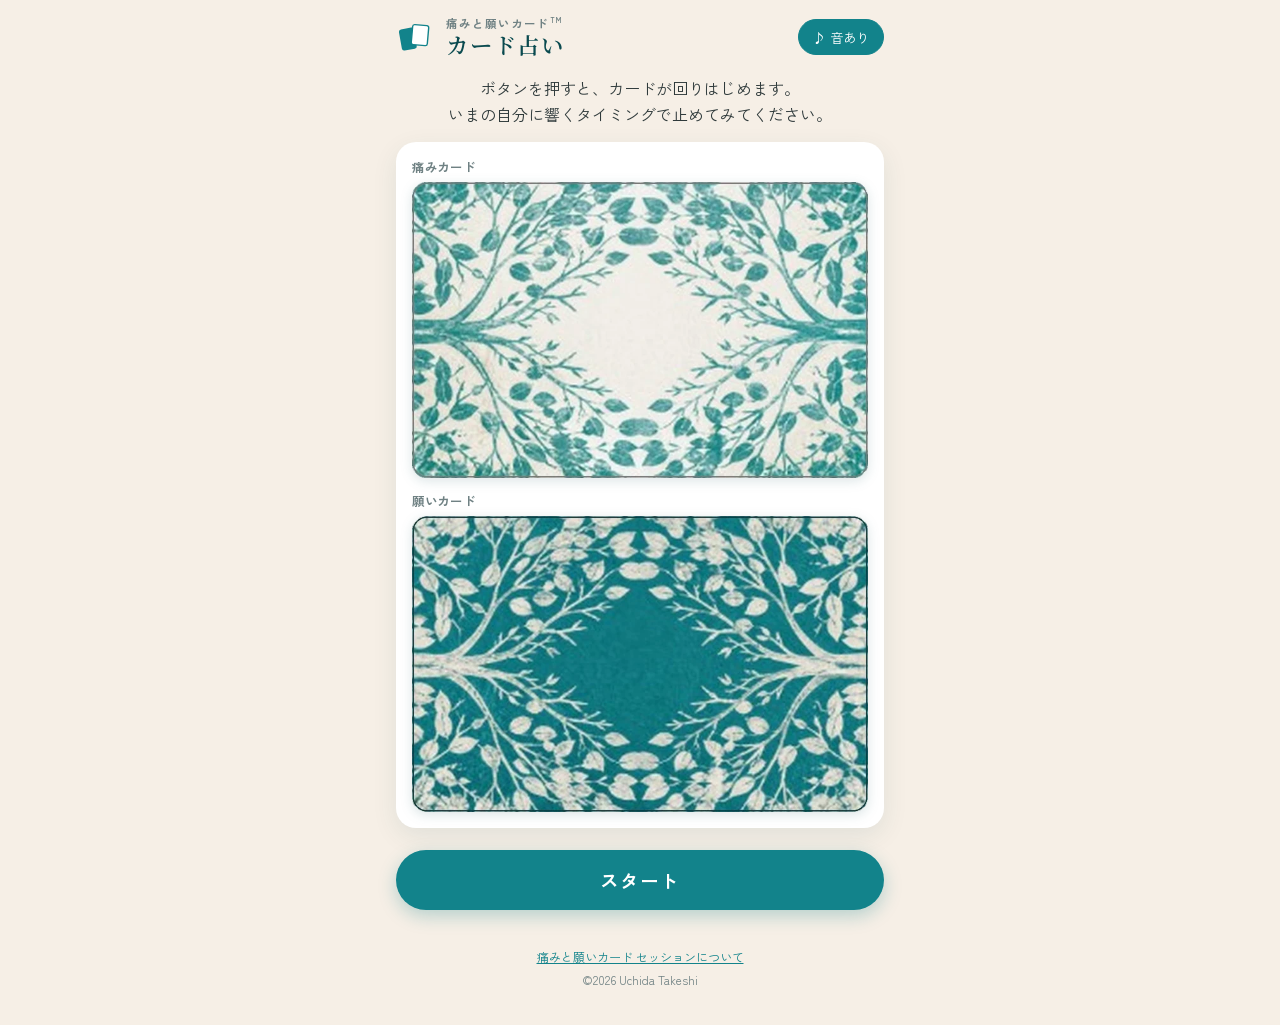
==== fortune/index.html @ 185aaf43 "Add カード占い web app (slot-style pain/wish card fortune) Port of the Android app's card fortune game: f" ====
<!DOCTYPE html>
<html lang="ja">
<head>
  <meta charset="UTF-8">
  <meta name="viewport" content="width=device-width, initial-scale=1, viewport-fit=cover">
  <title>カード占い｜痛みと願いカード</title>
  <meta name="description" content="痛みカードと願いカードを、スロットのように1枚ずつ引くカード占い。いまの自分に響くタイミングで止めてみてください。">
  <meta name="theme-color" content="#12838b">
  <meta property="og:type" content="website">
  <meta property="og:title" content="カード占い｜痛みと願いカード">
  <meta property="og:description" content="痛みカードと願いカードを、スロットのように1枚ずつ引くカード占い。">
  <meta property="og:image" content="https://tgunship.github.io/landing_page/images/ogp.jpg">
  <link rel="preconnect" href="https://fonts.googleapis.com">
  <link rel="preconnect" href="https://fonts.gstatic.com" crossorigin>
  <link href="https://fonts.googleapis.com/css2?family=Noto+Serif+JP:wght@600&family=Zen+Kaku+Gothic+New:wght@400;500;700&display=swap" rel="stylesheet">
  <style>
    :root {
      --teal: #12838b;
      --teal-dark: #0d6970;
      --teal-deep: #0a4a4f;
      --teal-soft: #e7f3f4;
      --teal-disabled: #9cc8cc;
      --ink: #2f3a3b;
      --sub: #6f8183;
      --line: #dcebec;
      --screen: #f6efe6;
      --paper: #ffffff;
      --serif: "Noto Serif JP", "Hiragino Mincho ProN", "Yu Mincho", serif;
      --sans: "Zen Kaku Gothic New", "Hiragino Sans", "Yu Gothic", sans-serif;
    }
    *, *::before, *::after { box-sizing: border-box; }
    html { -webkit-text-size-adjust: 100%; }
    body {
      margin: 0; min-height: 100vh; min-height: 100dvh;
      font-family: var(--sans); color: var(--ink); background: var(--screen);
      -webkit-tap-highlight-color: transparent;
    }
    button { font: inherit; cursor: pointer; }
    .app {
      max-width: 520px; margin: 0 auto;
      padding: calc(16px + env(safe-area-inset-top)) 16px calc(32px + env(safe-area-inset-bottom));
    }

    /* ヘッダー */
    .head { display: flex; align-items: center; gap: 10px; }
    .head__mark { width: 40px; height: 33px; flex: none; }
    .head__title { flex: 1; margin: 0; line-height: 1.25; }
    .head__deck { display: block; font-size: .72rem; font-weight: 700; color: var(--sub); letter-spacing: .08em; }
    .head__deck sup { font-size: .6em; margin-left: 1px; }
    .head__name { display: block; font-family: var(--serif); font-weight: 600; font-size: 1.4rem; color: var(--teal-deep); letter-spacing: .08em; }
    .sound {
      flex: none; height: 36px; padding: 0 14px; border-radius: 18px;
      border: 1px solid var(--line); background: var(--paper); color: var(--sub); font-size: .82rem;
    }
    .sound[aria-pressed="true"] { background: var(--teal); border-color: var(--teal); color: #fff; }

    /* メッセージ */
    .message {
      margin: 18px 0 0; min-height: 3.1em; text-align: center; white-space: pre-line;
      font-size: 1rem; line-height: 1.6; color: var(--ink);
    }

    /* カード */
    .panel {
      margin-top: 14px; padding: 16px; border-radius: 20px; background: var(--paper);
      box-shadow: 0 8px 26px rgba(10, 74, 79, .09);
    }
    .label { margin: 0 0 6px; font-size: .78rem; font-weight: 700; color: var(--sub); letter-spacing: .06em; transition: color .3s; }
    .label.is-on { color: var(--teal); }
    .label + .card { margin-bottom: 14px; }
    .card { position: relative; perspective: 1400px; }
    .card:last-child { margin-bottom: 0; }
    .card__inner { position: relative; transform-style: preserve-3d; }
    .card img {
      display: block; width: 100%; height: auto; aspect-ratio: 960 / 624;
      filter: drop-shadow(0 3px 6px rgba(10, 74, 79, .14));
      user-select: none; -webkit-user-drag: none;
    }
    .card__shine {
      position: absolute; inset: 0; background: #fff; opacity: 0; pointer-events: none;
      border-radius: 3.8% / 5.8%;
    }

    /* 結果の問い・おまけのお題 */
    .question { display: none; }
    .question.is-shown, .actions.is-shown { display: block; }
    .question__text {
      margin: 24px 0 0; text-align: center; white-space: pre-line;
      font-family: var(--serif); font-weight: 600; font-size: 1.12rem; line-height: 1.8; color: var(--teal-dark);
    }
    .prompt-open {
      display: block; margin: 16px auto 0; height: 44px; padding: 0 18px; border-radius: 22px;
      border: 1px solid var(--line); background: var(--paper); color: var(--teal); font-size: .9rem;
    }
    .prompt-open[hidden] { display: none; }
    .prompt {
      display: none; margin-top: 12px; padding: 14px 18px 10px; border-radius: 16px; background: var(--teal-soft);
    }
    .prompt.is-shown { display: block; }
    .prompt__chip {
      display: inline-block; padding: 2px 10px; border-radius: 12px; background: #fff;
      color: var(--teal); font-size: .7rem; font-weight: 700;
    }
    .prompt__hint { margin: 4px 0 0; color: var(--sub); font-size: .72rem; }
    .prompt__text { margin: 8px 0 0; font-size: .95rem; line-height: 1.75; }
    .prompt__other {
      display: block; margin: 6px 0 0 auto; height: 36px; padding: 0 12px; border-radius: 18px;
      border: 1px solid var(--line); background: var(--paper); color: var(--teal); font-size: .78rem; font-weight: 700;
    }

    /* ボタン */
    .main-btn {
      display: block; width: 100%; height: 60px; margin-top: 22px; border: 0; border-radius: 32px;
      background: var(--teal); color: #fff; font-size: 1.15rem; font-weight: 700; letter-spacing: .12em;
      box-shadow: 0 6px 18px rgba(18, 131, 139, .28); transition: background .2s, box-shadow .2s, transform .1s;
    }
    .main-btn:active:not(:disabled) { transform: scale(.98); }
    .main-btn:disabled { background: var(--teal-disabled); box-shadow: none; cursor: default; }
    .actions { display: none; }
    .actions__row { display: flex; gap: 12px; margin-top: 16px; }
    .out-btn {
      flex: 1; display: flex; align-items: center; justify-content: center; gap: 6px; height: 50px;
      border: 1.5px solid var(--teal); border-radius: 26px; background: var(--paper);
      color: var(--teal); font-size: .92rem; font-weight: 700;
    }
    .out-btn svg { width: 20px; height: 20px; }
    :focus-visible { outline: 3px solid rgba(18, 131, 139, .45); outline-offset: 2px; }

    .foot { margin-top: 36px; text-align: center; font-size: .76rem; color: var(--sub); line-height: 1.9; }
    .foot a { color: var(--teal); }

    .toast {
      position: fixed; left: 50%; bottom: calc(24px + env(safe-area-inset-bottom)); z-index: 20;
      max-width: calc(100% - 32px); padding: 10px 18px; border-radius: 22px;
      background: rgba(47, 58, 59, .92); color: #fff; font-size: .85rem; line-height: 1.5;
      transform: translate(-50%, 20px); opacity: 0; pointer-events: none; transition: opacity .25s, transform .25s;
    }
    .toast.is-shown { opacity: 1; transform: translate(-50%, 0); }
    .confetti { position: fixed; inset: 0; width: 100%; height: 100%; pointer-events: none; z-index: 10; }
    .sr-only { position: absolute; width: 1px; height: 1px; overflow: hidden; clip: rect(0 0 0 0); white-space: nowrap; }
  </style>
</head>
<body>
  <main class="app">
    <header class="head">
      <svg class="head__mark" viewBox="0 0 100 83" aria-hidden="true">
        <path transform="rotate(-10 29.5 45.5)" fill="#12838b" d="M16.5,18.5H42.5A6,6 0 0 1 48.5,24.5V66.5A6,6 0 0 1 42.5,72.5H16.5A6,6 0 0 1 10.5,66.5V24.5A6,6 0 0 1 16.5,18.5Z"/>
        <path transform="rotate(5 60 35.5)" fill="#fff" stroke="#12838b" stroke-width="3.5" d="M45,10.25H75A5.25,5.25 0 0 1 80.25,15.5V55.5A5.25,5.25 0 0 1 75,60.75H45A5.25,5.25 0 0 1 39.75,55.5V15.5A5.25,5.25 0 0 1 45,10.25Z"/>
      </svg>
      <h1 class="head__title">
        <span class="head__deck">痛みと願いカード<sup aria-label="トレードマーク">TM</sup></span>
        <span class="head__name">カード占い</span>
      </h1>
      <button class="sound" id="sound" type="button" aria-pressed="true">♪ 音あり</button>
    </header>

    <p class="message" id="message" aria-live="polite"></p>

    <section class="panel" aria-label="カード">
      <p class="label" id="painLabel">痛みカード</p>
      <div class="card"><div class="card__inner" id="painCard">
        <img id="painImg" src="cards/back_pain.webp" alt="痛みカード（裏向き）" width="960" height="624">
        <span class="card__shine"></span>
      </div></div>
      <p class="label" id="wishLabel">願いカード</p>
      <div class="card"><div class="card__inner" id="wishCard">
        <img id="wishImg" src="cards/back_wish.webp" alt="願いカード（裏向き）" width="960" height="624">
        <span class="card__shine"></span>
      </div></div>
    </section>

    <section class="question" id="question">
      <p class="question__text" id="questionText">この「痛み」と「願い」を感じると、
今のあなたの中には何がありますか。</p>
      <button class="prompt-open" id="promptOpen" type="button">＋ おまけのお題をひく</button>
      <div class="prompt" id="prompt">
        <span class="prompt__chip">おまけのお題</span>
        <p class="prompt__hint">もう少し深めてみたいときのヒントです</p>
        <p class="prompt__text" id="promptText" aria-live="polite"></p>
        <button class="prompt__other" id="promptOther" type="button">別のお題</button>
      </div>
    </section>

    <button class="main-btn" id="mainBtn" type="button" disabled>準備中…</button>

    <section class="actions" id="actions">
      <div class="actions__row">
        <button class="out-btn" id="saveBtn" type="button">
          <svg viewBox="0 0 24 24" fill="none" stroke="currentColor" stroke-width="2" stroke-linecap="round" stroke-linejoin="round" aria-hidden="true"><path d="M12 3v12"/><path d="m7 10 5 5 5-5"/><path d="M5 21h14"/></svg>
          画像を保存
        </button>
        <button class="out-btn" id="shareBtn" type="button">
          <svg viewBox="0 0 24 24" fill="none" stroke="currentColor" stroke-width="2" stroke-linecap="round" stroke-linejoin="round" aria-hidden="true"><circle cx="18" cy="5" r="3"/><circle cx="6" cy="12" r="3"/><circle cx="18" cy="19" r="3"/><path d="m8.6 13.5 6.8 4"/><path d="m15.4 6.5-6.8 4"/></svg>
          共有する
        </button>
      </div>
    </section>

    <footer class="foot">
      <a href="../">痛みと願いカード セッションについて</a><br>
      ©2026 Uchida Takeshi
    </footer>
  </main>

  <canvas class="confetti" id="confetti" aria-hidden="true"></canvas>
  <div class="toast" id="toast" role="status"></div>

  <script>
  (() => {
    'use strict';

    // ---- カードの言葉（番号順。画像 cards/pain_01〜54・wish_01〜54 と対応） ----
    const PAIN = ['失敗','暴走','妥協','依存','誤解','平凡','裏切り','絶望','無力','自己崩壊','自分への嘘','嫉妬される','価値が無い','愛されない','存在の否定','空っぽ','惨め','枯渇\n消耗','未達成\n敗北','停滞\n閉塞','老い\n衰え','異常\n異物','無責任\n不誠実','対立\n不調和','不公平\n理不尽','忘却\n埋没','無関心\n放置','嫌われる\n迷惑','コントロール不可\n予測不能','つまらない人間\nつまらない人生','搾取される\n利用される','批判\n否定\n認められない','孤独\n孤立\n隔絶','できない\n不十分\n未熟','欠陥\nポンコツ\n劣等','人を傷つける\n不快にする','制限される\n支配される','本性の露呈\n偽装の露呈','責められる\n攻撃される','見下される\n軽く見られる','わかられない\n受け取られない','排除される\n拒絶される','頼れない\n助けてくれない','見捨てられる\n見切られる','ゆるされない\n原罪感','キャパオーバー','粗末に扱われる','踏み込まれる','存在意義の喪失','居場所の喪失','期待外れ\nガッカリ','無駄\n報われない','魅力が無い\n醜い','不要\n役割の喪失'];
    const WISH = ['共感','信頼','受容','理解','愛','尊重','思いやり','親密さ','つながり','スペース','関心','自発性','自己表現','創造性','貢献','成長','明確さ','美','安心','秩序','尊厳','ふれあい','祝福','希望','仲間','ゆるし','承認','境界線','無防備さ','健やか','わかち合い','自律\n自立','支え\n協力','循環\n相互性','自由\n選択','言行一致\n誠実さ','意味\n目的','効力感\n達成','探求\n発見','嘆き\n悼み','公平\n対等','平和\n調和','流れ\nフロー','休息\n癒し','喜び\n楽しみ','挑戦\n刺激','遊び\n気軽さ','共鳴\n一体感','自分に\n本物であること','安らげる居場所','インスピレーション\n直感','(ニーズを満たす)\n力','ただ在ること','活力\nいのちの躍動'];

    // おまけのお題（1行＝1つ。書き換え・追加・削除できます）
    const PROMPTS = [
      'この願いが満たされたとき、体はどんな感じがしそうですか？',
      'この痛みは、あなたが何を大切にしているから感じるのでしょう？',
      'この痛みが、あなたに伝えたがっていることは何でしょう？',
      'この痛みと願い、今はどちらの声が大きいですか？',
      'このカードの組み合わせは、今のあなたに何を伝えにきたのでしょう？',
      'この痛みに名前やキャラクターをつけるとしたら？',
      '最近、この痛みに触れたのはどんな場面でしたか？',
      'この願いが満たされていた瞬間を、ひとつ思い出してみてください。',
      'この痛みから自分を守るために、これまでどんな工夫をしてきましたか？',
      '今日、この願いを少し満たしてくれた小さな出来事はありましたか？',
      'この願いを大切にしている自分に、どんな言葉をかけたいですか？',
      'この痛みを感じてきた自分を、ねぎらうとしたら？',
      '大切な人がこの痛みを抱えていたら、何と声をかけますか？',
      'この願いが満たされたら、今日のあなたは何をしていますか？',
      '今夜眠る前に、この願いのためにできることは？',
      'この願いを、ひとことの合言葉にするとしたら？',
      'この願いを、誰と一緒に満たしたいですか？',
      'この願いを満たすために、誰かにお願いできることはありますか？',
      '苦手なあの人も同じ願いを持っているとしたら、何が見えてきますか？',
      'この願いが叶った1年後の自分から、今の自分へひとこと。',
    ];

    const TEXT = {
      intro: 'ボタンを押すと、カードが回りはじめます。\nいまの自分に響くタイミングで止めてみてください。',
      painSpinning: '今日の痛みは……',
      painStopping: '止まるかな……？',
      wishSpinning: p => `「${p}」\n今日の願いは……`,
      done: (p, w) => `今日の痛み「${p}」\n今日の願い「${w}」`,
      result: 'この「痛み」と「願い」を感じると、\n今のあなたの中には何がありますか。',
    };

    const N = 54;
    const SPIN_MS = 75;
    const KINDS = { pain: { names: PAIN, label: '痛みカード' }, wish: { names: WISH, label: '願いカード' } };
    const src = (kind, i) => `cards/${kind}_${String(i + 1).padStart(2, '0')}.webp`;
    const backSrc = kind => `cards/back_${kind}.webp`;
    // 1行の名前に（「批判\n否定」→「批判・否定」、「(ニーズを満たす)\n力」→「(ニーズを満たす)力」）
    const oneLine = s => s.replace(/\)\n/g, ')').replace(/\n/g, '・');
    const rand = n => Math.floor(Math.random() * n);

    const $ = id => document.getElementById(id);
    const el = {
      message: $('message'), btn: $('mainBtn'), sound: $('sound'),
      pain: { img: $('painImg'), box: $('painCard'), label: $('painLabel') },
      wish: { img: $('wishImg'), box: $('wishCard'), label: $('wishLabel') },
      question: $('question'), actions: $('actions'),
      promptOpen: $('promptOpen'), prompt: $('prompt'), promptText: $('promptText'),
      toast: $('toast'), confetti: $('confetti'),
    };

    // ---- 保存（使えないブラウザでも動くように） ----
    const store = {
      get(k) { try { return localStorage.getItem(k); } catch (e) { return null; } },
      set(k, v) { try { localStorage.setItem(k, v); } catch (e) { /* 保存できなくても遊べる */ } },
    };

    // ---- 効果音（音声ファイルを使わず、その場で波形を合成） ----
    const Sound = (() => {
      let ctx = null, buffers = null;
      let enabled = store.get('fortune.sound') !== 'off';
      const blip = (t, f, decay) => {
        const s = Math.sin(2 * Math.PI * f * t);
        return (0.55 * (s >= 0 ? 1 : -1) + 0.45 * s) * Math.exp(-t * decay);
      };
      const bell = (t, f, decay) =>
        (Math.sin(2 * Math.PI * f * t) + 0.35 * Math.sin(2 * Math.PI * f * 2 * t)) * Math.exp(-t * decay);
      function synth(seconds, wave) {
        const rate = ctx.sampleRate, n = Math.floor(seconds * rate);
        const buf = ctx.createBuffer(1, n, rate), d = buf.getChannelData(0);
        let peak = 1e-6;
        for (let i = 0; i < n; i++) { d[i] = wave(i / rate); peak = Math.max(peak, Math.abs(d[i])); }
        const gain = 0.8 / peak, attack = Math.floor(0.003 * rate);
        for (let i = 0; i < n; i++) {
          const fi = i < attack ? i / attack : 1, fo = i > n - attack ? (n - i) / attack : 1;
          d[i] *= gain * fi * fo;
        }
        return buf;
      }
      function init() {
        if (ctx) { if (ctx.state === 'suspended') ctx.resume(); return; }
        const AC = window.AudioContext || window.webkitAudioContext;
        if (!AC) return;
        try { ctx = new AC(); } catch (e) { return; }
        buffers = {
          tick: synth(0.045, t => blip(t, 1760, 55)),
          lock: synth(0.42, t => t < 0.07 ? blip(t, 1318.5, 18) : blip(t - 0.07, 1975.5, 7)),
          finale: synth(1.6, t => {
            const notes = [1046.5, 1318.5, 1568, 2093];
            let v = 0;
            notes.forEach((f, i) => {
              const st = i * 0.09;
              if (t >= st) v += 0.32 * bell(t - st, f, i === notes.length - 1 ? 2.2 : 5);
            });
            if (t >= 0.42) {
              const u = t - 0.42;
              v += 0.22 * bell(u, 2093, 2.4) + 0.18 * bell(u, 2637, 2.6) + 0.16 * bell(u, 3136, 2.8);
              v += 0.10 * Math.sin(2 * Math.PI * 4186 * u) * Math.exp(-u * 3.5) * (0.5 + 0.5 * Math.sin(2 * Math.PI * 18 * u));
            }
            return v;
          }),
        };
      }
      function play(name) {
        if (!enabled || !ctx || !buffers) return;
        try {
          const s = ctx.createBufferSource();
          s.buffer = buffers[name];
          s.connect(ctx.destination);
          s.start();
        } catch (e) { /* 音が出せなくても遊びは続けられる */ }
      }
      return {
        init, play,
        get enabled() { return enabled; },
        set enabled(v) { enabled = v; store.set('fortune.sound', v ? 'on' : 'off'); if (v) init(); },
      };
    })();

    function updateSoundBtn() {
      el.sound.textContent = Sound.enabled ? '♪ 音あり' : '音なし';
      el.sound.setAttribute('aria-pressed', String(Sound.enabled));
    }
    el.sound.addEventListener('click', () => { Sound.enabled = !Sound.enabled; updateSoundBtn(); });
    updateSoundBtn();

    const vibrate = ms => { try { navigator.vibrate && navigator.vibrate(ms); } catch (e) { /* 非対応 */ } };

    // ---- 画像の先読み ----
    const images = {};
    function preload() {
      const list = [backSrc('pain'), backSrc('wish')];
      for (let i = 0; i < N; i++) list.push(src('pain', i), src('wish', i));
      return Promise.all(list.map(s => new Promise(res => {
        const im = new Image();
        im.onload = im.onerror = () => res();
        im.src = s;
        images[s] = im;
        if (im.decode) im.decode().then(res, res);
      })));
    }

    // ---- アニメーション ----
    const animate = (node, frames, opts) =>
      node.animate ? node.animate(frames, opts).finished.catch(() => {}) : Promise.resolve();

    function setCard(kind, s, alt) {
      const img = el[kind].img;
      img.src = s;
      img.alt = alt;
    }
    async function flip(kind, s, alt) {
      const box = el[kind].box;
      await animate(box, [{ transform: 'rotateY(0deg)' }, { transform: 'rotateY(90deg)' }], { duration: 160, easing: 'ease-in' });
      setCard(kind, s, alt);
      await animate(box, [{ transform: 'rotateY(-90deg)' }, { transform: 'rotateY(0deg)' }], { duration: 160, easing: 'ease-out' });
    }
    function pop(kind, big, delay = 0) {
      const box = el[kind].box;
      animate(box, [
        { transform: 'scale(1)', easing: 'ease-out' },
        { transform: `scale(${big})`, offset: 0.24, easing: 'cubic-bezier(.34,2.2,.64,1)' },
        { transform: 'scale(1)' },
      ], { duration: 500 + (big > 1.1 ? 180 : 0), delay });
    }
    function shine(kind) {
      animate(el[kind].box.querySelector('.card__shine'),
        [{ opacity: 0 }, { opacity: 0.75 }, { opacity: 0 }, { opacity: 0.45 }, { opacity: 0 }], { duration: 900 });
    }

    // ---- 紙吹雪 ----
    const Confetti = (() => {
      const cv = el.confetti, c2d = cv.getContext('2d');
      const colors = ['#12838b', '#5cb8be', '#e8b84a', '#f2a7a0', '#ffffff', '#9ad3c2'];
      let raf = 0;
      function burst() {
        if (window.matchMedia('(prefers-reduced-motion: reduce)').matches) return;
        cancelAnimationFrame(raf);
        const dpr = window.devicePixelRatio || 1, w = innerWidth, h = innerHeight;
        cv.width = w * dpr; cv.height = h * dpr;
        c2d.setTransform(dpr, 0, 0, dpr, 0, 0);
        const pieces = Array.from({ length: 110 }, () => ({
          x: Math.random() * w, y: -Math.random() * h * 0.5 - 20,
          vx: (Math.random() - 0.5) * 120, vy: 260 + Math.random() * 340,
          a: Math.random() * 360, spin: (Math.random() - 0.5) * 720,
          w: 5 + Math.random() * 6, h: 8 + Math.random() * 8,
          color: colors[rand(colors.length)],
        }));
        const DURATION = 2600, start = performance.now();
        let last = start;
        const frame = now => {
          const dt = (now - last) / 1000, p = (now - start) / DURATION;
          last = now;
          c2d.clearRect(0, 0, w, h);
          if (p >= 1) return;
          c2d.globalAlpha = p < 0.7 ? 1 : (1 - p) / 0.3;
          for (const q of pieces) {
            q.x += q.vx * dt; q.y += q.vy * dt; q.a += q.spin * dt;
            c2d.save();
            c2d.translate(q.x, q.y);
            c2d.rotate(q.a * Math.PI / 180);
            c2d.fillStyle = q.color;
            c2d.fillRect(-q.w / 2, -q.h / 2, q.w, q.h);
            c2d.restore();
          }
          raf = requestAnimationFrame(frame);
        };
        raf = requestAnimationFrame(frame);
      }
      return { burst };
    })();

    // ---- カード占い本体 ----
    // READY → PAIN_SPIN → PAIN_STOPPING → WISH_SPIN → WISH_STOPPING → DONE
    let state = 'LOADING';
    const index = { pain: -1, wish: -1 };
    let timer = 0;
    let promptIndex = -1;

    const later = (fn, ms) => { timer = setTimeout(fn, ms); };
    const clearTimer = () => { clearTimeout(timer); timer = 0; };

    function setButton(text, enabled) {
      el.btn.textContent = text;
      el.btn.disabled = !enabled;
    }
    function setMessage(text, fade) {
      el.message.textContent = text;
      if (fade) animate(el.message, [{ opacity: 0 }, { opacity: 1 }], { duration: 400 });
    }

    function showReady() {
      state = 'READY';
      index.pain = index.wish = -1;
      setCard('pain', backSrc('pain'), '痛みカード（裏向き）');
      setCard('wish', backSrc('wish'), '願いカード（裏向き）');
      el.pain.label.classList.remove('is-on');
      el.wish.label.classList.remove('is-on');
      setMessage(TEXT.intro);
      setButton('スタート', true);
    }

    /** 次のカードを表示（同じカードが続かないように）。 */
    function step(kind, haptic) {
      const cur = index[kind];
      let next = rand(N - 1);
      if (cur >= 0 && next >= cur) next++;
      index[kind] = next;
      setCard(kind, src(kind, next), oneLine(KINDS[kind].names[next]));
      // スロットのリールのように、上から少し落ちてくる動き
      animate(el[kind].box, [{ transform: 'translateY(-6%)' }, { transform: 'translateY(0)' }], { duration: 60, easing: 'ease-out' });
      Sound.play('tick');
      if (haptic) vibrate(8);
    }

    /** ピコピコと高速で入れ替える。 */
    function spin(kind) {
      clearTimer();
      const tick = () => { step(kind, false); later(tick, SPIN_MS); };
      tick();
    }

    /** だんだんゆっくりになって止まる。ときどき「止まった…？」と思わせて、もう1枚だけ進む（じらし）。 */
    function slowDown(kind) {
      const steps = 7 + rand(5);
      const tease = Math.random() < 0.35;
      let k = 0;
      const next = () => {
        k++;
        step(kind, true);
        if (k < steps) later(next, SPIN_MS + 560 * Math.pow(k / steps, 2.2));
        else if (tease && k === steps) later(next, 1000);
        else later(() => lock(kind, true), 250);
      };
      later(next, SPIN_MS);
    }

    /** 1枚に定まったときの演出と、次の段階への移行。 */
    function lock(kind, anim) {
      clearTimer();
      el[kind].label.classList.add('is-on');
      if (anim) { vibrate(30); Sound.play('lock'); pop(kind, 1.08); }

      if (kind === 'pain') {
        state = 'WISH_SPIN';
        setMessage(TEXT.wishSpinning(oneLine(PAIN[index.pain])));
        setButton('ストップ！', false);
        index.wish = rand(N);
        const first = src('wish', index.wish), alt = oneLine(WISH[index.wish]);
        if (anim) {
          // ひと呼吸おいてから願いカードがめくれて回りはじめる
          later(async () => {
            await flip('wish', first, alt);
            if (state !== 'WISH_SPIN') return;
            setButton('ストップ！', true);
            if (!document.hidden) spin('wish');
          }, 900);
        } else {
          // 画面を離れたときは表だけ出しておき、戻ったら回しはじめる
          setCard('wish', first, alt);
          setButton('ストップ！', true);
        }
      } else {
        state = 'DONE';
        setButton('もう一度', false);
        if (anim) later(celebrate, 420);
        else showResult();
      }
    }

    /** 2枚そろったときの演出：ファンファーレ、2枚そろって弾む＋光る、紙吹雪。 */
    function celebrate() {
      Sound.play('finale');
      vibrate([30, 60, 30]);
      pop('pain', 1.12, 0); pop('wish', 1.12, 60);
      shine('pain'); shine('wish');
      Confetti.burst();
      later(showResult, 700);
    }

    function showResult() {
      // 上のメッセージには今日の2枚の名前。本来の問いはカードの下に出す
      setMessage(TEXT.done(oneLine(PAIN[index.pain]), oneLine(WISH[index.wish])), true);
      promptIndex = -1;
      el.prompt.classList.remove('is-shown');
      el.promptOpen.hidden = false;
      for (const s of [el.question, el.actions]) {
        s.classList.add('is-shown');
        animate(s, [{ opacity: 0, transform: 'translateY(20px)' }, { opacity: 1, transform: 'none' }], { duration: 450, easing: 'ease-out' });
      }
      setButton('もう一度', true);
      setTimeout(() => {
        const top = el.question.getBoundingClientRect().top + scrollY - el.message.offsetHeight - 40;
        if (top > scrollY) scrollTo({ top, behavior: 'smooth' });
      }, 500);
    }

    async function restart() {
      setButton('スタート', false);
      await Promise.all([el.question, el.actions].map(s =>
        animate(s, [{ opacity: 1 }, { opacity: 0 }], { duration: 200 }).then(() => s.classList.remove('is-shown'))));
      flip('pain', backSrc('pain'), '痛みカード（裏向き）');
      await new Promise(r => setTimeout(r, 150));
      await flip('wish', backSrc('wish'), '願いカード（裏向き）');
      showReady();
    }

    el.btn.addEventListener('click', async () => {
      Sound.init();
      switch (state) {
        case 'READY':
          state = 'PAIN_SPIN';
          setMessage(TEXT.painSpinning);
          setButton('ストップ！', false);
          index.pain = rand(N);
          await flip('pain', src('pain', index.pain), oneLine(PAIN[index.pain]));
          if (state !== 'PAIN_SPIN') return;
          setButton('ストップ！', true);
          spin('pain');
          break;
        case 'PAIN_SPIN':
          state = 'PAIN_STOPPING';
          setMessage(TEXT.painStopping);
          setButton('……', false);
          clearTimer();
          slowDown('pain');
          break;
        case 'WISH_SPIN':
          state = 'WISH_STOPPING';
          setButton('……', false);
          clearTimer();
          slowDown('wish');
          break;
        case 'DONE':
          restart();
          break;
      }
    });

    // 画面を離れたら回転を止め、止まりかけならその場で止める。戻ったら回転を再開
    document.addEventListener('visibilitychange', () => {
      if (document.hidden) {
        clearTimer();
        if (state === 'PAIN_STOPPING') lock('pain', false);
        else if (state === 'WISH_STOPPING') lock('wish', false);
      } else if ((state === 'PAIN_SPIN' || state === 'WISH_SPIN') && !el.btn.disabled) {
        spin(state === 'PAIN_SPIN' ? 'pain' : 'wish');
      }
    });

    // ---- おまけのお題 ----
    function nextPrompt() {
      let n = rand(PROMPTS.length);
      if (PROMPTS.length > 1 && n === promptIndex) n = (n + 1) % PROMPTS.length;
      promptIndex = n;
      el.promptText.textContent = PROMPTS[n];
      animate(el.promptText, [{ opacity: 0 }, { opacity: 1 }], { duration: 250 });
    }
    el.promptOpen.addEventListener('click', () => {
      el.promptOpen.hidden = true;
      nextPrompt();
      el.prompt.classList.add('is-shown');
      animate(el.prompt, [{ opacity: 0 }, { opacity: 1 }], { duration: 300 });
    });
    $('promptOther').addEventListener('click', nextPrompt);

    // ---- 結果画像（保存・共有） ----
    function wrap(ctx, text, maxW) {
      const lines = [];
      for (const para of text.split('\n')) {
        let line = '';
        for (const ch of para) {
          if (ctx.measureText(line + ch).width > maxW && line) {
            // 句読点・閉じかっこは行頭に来ないように前の行へ
            if ('、。，．」）！？ー…'.includes(ch)) { line += ch; continue; }
            lines.push(line); line = ch;
          } else line += ch;
        }
        lines.push(line);
      }
      return lines;
    }

    async function renderResult() {
      if (document.fonts && document.fonts.ready) await document.fonts.ready;
      const W = 1080, PAD = 72, cardW = W - PAD * 2, cardH = Math.round(cardW * 624 / 960);
      const C = { teal: '#12838b', tealDark: '#0d6970', tealSoft: '#e7f3f4', ink: '#2f3a3b', sub: '#6f8183', screen: '#f6efe6' };
      const SANS = '"Zen Kaku Gothic New", "Hiragino Sans", "Yu Gothic", sans-serif';
      const SERIF = '"Noto Serif JP", "Hiragino Mincho ProN", "Yu Mincho", serif';
      const font = (size, weight = 400, fam = SANS) => `${weight} ${size}px ${fam}`;

      const meas = document.createElement('canvas').getContext('2d');
      meas.font = font(44, 600, SERIF);
      const resultLines = wrap(meas, TEXT.result, cardW);
      const resultLH = 44 * 1.6;
      const showPrompt = el.prompt.classList.contains('is-shown') && promptIndex >= 0;
      meas.font = font(34);
      const promptLines = showPrompt ? wrap(meas, PROMPTS[promptIndex], cardW - 80) : [];
      const promptLH = 34 * 1.6;
      const promptBoxH = showPrompt ? 60 + 40 + promptLines.length * promptLH + 36 : 0;

      const headerH = 230, labelH = 64;
      const H = headerH + (labelH + cardH + 40) * 2 + resultLines.length * resultLH + 60 + (showPrompt ? promptBoxH + 20 : 0) + 170;
      const cv = document.createElement('canvas');
      cv.width = W; cv.height = Math.ceil(H);
      const c = cv.getContext('2d');
      c.fillStyle = C.screen; c.fillRect(0, 0, W, H);
      c.textBaseline = 'alphabetic';

      // ヘッダー：カードのイラスト＋タイトル＋TM＋日付
      let y = 80;
      const markH = 76, markW = markH * 100 / 83;
      c.save();
      c.translate(PAD, y - 8); c.scale(markW / 100, markH / 83);
      const back = new Path2D('M16.5,18.5H42.5A6,6 0 0 1 48.5,24.5V66.5A6,6 0 0 1 42.5,72.5H16.5A6,6 0 0 1 10.5,66.5V24.5A6,6 0 0 1 16.5,18.5Z');
      const front = new Path2D('M45,10.25H75A5.25,5.25 0 0 1 80.25,15.5V55.5A5.25,5.25 0 0 1 75,60.75H45A5.25,5.25 0 0 1 39.75,55.5V15.5A5.25,5.25 0 0 1 45,10.25Z');
      const rot = (cx, cy, deg, draw) => { c.save(); c.translate(cx, cy); c.rotate(deg * Math.PI / 180); c.translate(-cx, -cy); draw(); c.restore(); };
      rot(29.5, 45.5, -10, () => { c.fillStyle = C.teal; c.fill(back); });
      rot(60, 35.5, 5, () => { c.fillStyle = '#fff'; c.fill(front); c.strokeStyle = C.teal; c.lineWidth = 3.5; c.stroke(front); });
      c.restore();
      const titleX = PAD + markW + 18;
      const TITLE = '痛みと願いカード';
      c.fillStyle = C.teal; c.font = font(56, 700);
      c.fillText(TITLE, titleX, y + 50);
      const tw = c.measureText(TITLE).width;
      c.font = font(22, 700); c.fillText('TM', titleX + tw + 4, y + 14);
      const d = new Date();
      const wd = '日月火水木金土'[d.getDay()];
      c.fillStyle = C.sub; c.font = font(30);
      c.fillText(`${d.getFullYear()}年${d.getMonth() + 1}月${d.getDate()}日(${wd})　カード占い`, titleX, y + 98);
      y = headerH;

      const drawCard = (label, s) => {
        c.fillStyle = C.sub; c.font = font(34, 700);
        c.fillText(label, PAD, y + 40);
        y += labelH;
        c.save();
        c.shadowColor = 'rgba(10,74,79,.16)'; c.shadowBlur = 18; c.shadowOffsetY = 8;
        c.drawImage(images[s], PAD, y, cardW, cardH);
        c.restore();
        y += cardH + 40;
      };
      drawCard('痛みカード', src('pain', index.pain));
      drawCard('願いカード', src('wish', index.wish));

      c.fillStyle = C.tealDark; c.font = font(44, 600, SERIF); c.textAlign = 'center';
      resultLines.forEach((l, i) => c.fillText(l, W / 2, y + 44 + i * resultLH));
      c.textAlign = 'left';
      y += resultLines.length * resultLH + 60;

      if (showPrompt) {
        c.fillStyle = C.tealSoft;
        c.beginPath();
        if (c.roundRect) c.roundRect(PAD, y, cardW, promptBoxH, 36); else c.rect(PAD, y, cardW, promptBoxH);
        c.fill();
        c.fillStyle = C.teal; c.font = font(28, 700);
        c.fillText('おまけのお題', PAD + 40, y + 60);
        c.fillStyle = C.ink; c.font = font(34);
        promptLines.forEach((l, i) => c.fillText(l, PAD + 40, y + 60 + 40 + 34 + i * promptLH));
        y += promptBoxH + 20;
      }

      c.fillStyle = C.sub; c.textAlign = 'center';
      c.font = font(28); c.fillText('痛みと願いカード ・ カード占い', W / 2, y + 80);
      c.font = font(26); c.fillText('©2026 Uchida Takeshi', W / 2, y + 124);
      return new Promise(res => cv.toBlob(res, 'image/png'));
    }

    let toastTimer = 0;
    function toast(msg) {
      el.toast.textContent = msg;
      el.toast.classList.add('is-shown');
      clearTimeout(toastTimer);
      toastTimer = setTimeout(() => el.toast.classList.remove('is-shown'), 3200);
    }
    const fileName = () => `itami_negai_${Date.now()}.png`;

    function download(blob) {
      const url = URL.createObjectURL(blob);
      const a = document.createElement('a');
      a.href = url; a.download = fileName();
      document.body.appendChild(a); a.click(); a.remove();
      setTimeout(() => URL.revokeObjectURL(url), 4000);
    }

    $('saveBtn').addEventListener('click', async () => {
      try {
        const blob = await renderResult();
        download(blob);
        toast('画像を保存しました');
      } catch (e) { toast('画像を保存できませんでした'); }
    });

    $('shareBtn').addEventListener('click', async () => {
      let blob;
      try { blob = await renderResult(); } catch (e) { toast('画像を作れませんでした'); return; }
      const file = new File([blob], fileName(), { type: 'image/png' });
      const text = `今日の痛み「${oneLine(PAIN[index.pain])}」／今日の願い「${oneLine(WISH[index.wish])}」 #痛みと願いカード`;
      if (navigator.canShare && navigator.canShare({ files: [file] })) {
        try { await navigator.share({ files: [file], text }); }
        catch (e) { if (e && e.name !== 'AbortError') toast('共有できませんでした'); }
      } else {
        download(blob);
        toast('このブラウザは画像の共有に対応していないため、保存しました');
      }
    });

    // ---- はじまり ----
    setMessage(TEXT.intro);
    preload().then(showReady);
  })();
  </script>
</body>
</html>
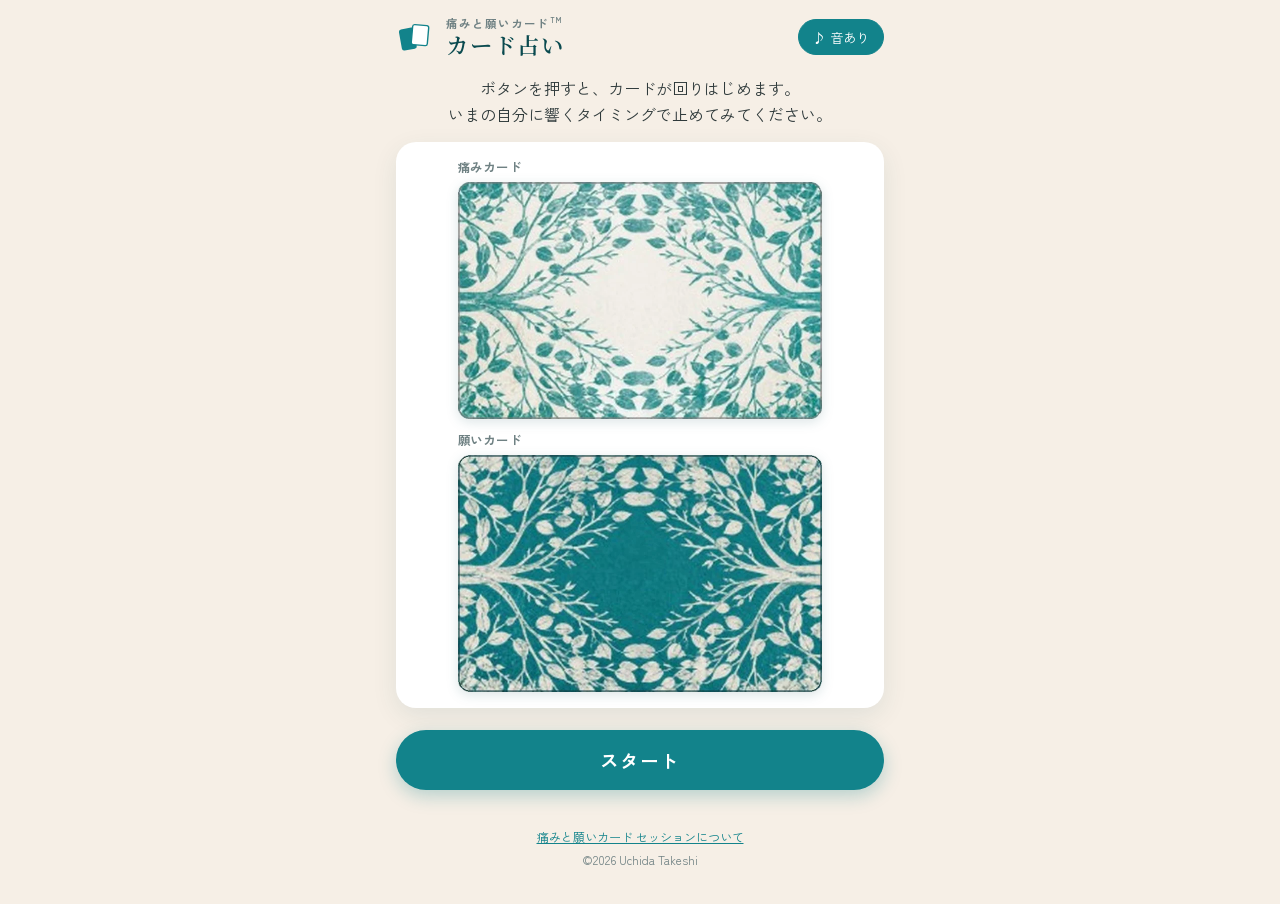
==== commit 9afd2626: "カード占い: shrink cards so pain card through bonus prompt fit on one screen Co-Authored-By: Claude Opus " ====
--- a/fortune/index.html
+++ b/fortune/index.html
@@ -65,9 +65,17 @@
       margin-top: 14px; padding: 16px; border-radius: 20px; background: var(--paper);
       box-shadow: 0 8px 26px rgba(10, 74, 79, .09);
     }
-    .label { margin: 0 0 6px; font-size: .78rem; font-weight: 700; color: var(--sub); letter-spacing: .06em; transition: color .3s; }
+    /* カードは一回り小さく。結果を見るとき、痛みカード〜おまけのお題が1画面に収まる大きさまで縮める */
+    .panel {
+      --card-w: min(80%, max(148px, calc((100vh - 370px) * .769)));
+    }
+    @supports (height: 100svh) {
+      .panel { --card-w: min(80%, max(148px, calc((100svh - 370px) * .769))); }
+    }
+    .label, .card { width: var(--card-w); margin-inline: auto; }
+    .label { margin-top: 0; margin-bottom: 6px; font-size: .78rem; font-weight: 700; color: var(--sub); letter-spacing: .06em; transition: color .3s; }
     .label.is-on { color: var(--teal); }
-    .label + .card { margin-bottom: 14px; }
+    .label + .card { margin-bottom: 12px; }
     .card { position: relative; perspective: 1400px; }
     .card:last-child { margin-bottom: 0; }
     .card__inner { position: relative; transform-style: preserve-3d; }
@@ -85,16 +93,16 @@
     .question { display: none; }
     .question.is-shown, .actions.is-shown { display: block; }
     .question__text {
-      margin: 24px 0 0; text-align: center; white-space: pre-line;
-      font-family: var(--serif); font-weight: 600; font-size: 1.12rem; line-height: 1.8; color: var(--teal-dark);
+      margin: 18px 0 0; text-align: center; white-space: pre-line;
+      font-family: var(--serif); font-weight: 600; font-size: 1.05rem; line-height: 1.7; color: var(--teal-dark);
     }
     .prompt-open {
-      display: block; margin: 16px auto 0; height: 44px; padding: 0 18px; border-radius: 22px;
+      display: block; margin: 14px auto 0; height: 44px; padding: 0 18px; border-radius: 22px;
       border: 1px solid var(--line); background: var(--paper); color: var(--teal); font-size: .9rem;
     }
     .prompt-open[hidden] { display: none; }
     .prompt {
-      display: none; margin-top: 12px; padding: 14px 18px 10px; border-radius: 16px; background: var(--teal-soft);
+      display: none; margin-top: 12px; padding: 12px 16px 8px; border-radius: 16px; background: var(--teal-soft);
     }
     .prompt.is-shown { display: block; }
     .prompt__chip {
@@ -546,8 +554,7 @@
       }
       setButton('もう一度', true);
       setTimeout(() => {
-        const top = el.question.getBoundingClientRect().top + scrollY - el.message.offsetHeight - 40;
-        if (top > scrollY) scrollTo({ top, behavior: 'smooth' });
+        scrollToCards();
       }, 500);
     }
 
@@ -604,6 +611,12 @@
       }
     });
 
+    // 痛みカードを画面の上端に合わせる（痛みカード〜おまけのお題が1画面に入るように）
+    function scrollToCards() {
+      const top = el.pain.label.getBoundingClientRect().top + scrollY - 12;
+      if (Math.abs(top - scrollY) > 4) scrollTo({ top, behavior: 'smooth' });
+    }
+
     // ---- おまけのお題 ----
     function nextPrompt() {
       let n = rand(PROMPTS.length);
@@ -617,6 +630,7 @@
       nextPrompt();
       el.prompt.classList.add('is-shown');
       animate(el.prompt, [{ opacity: 0 }, { opacity: 1 }], { duration: 300 });
+      setTimeout(scrollToCards, 320);
     });
     $('promptOther').addEventListener('click', nextPrompt);
 
